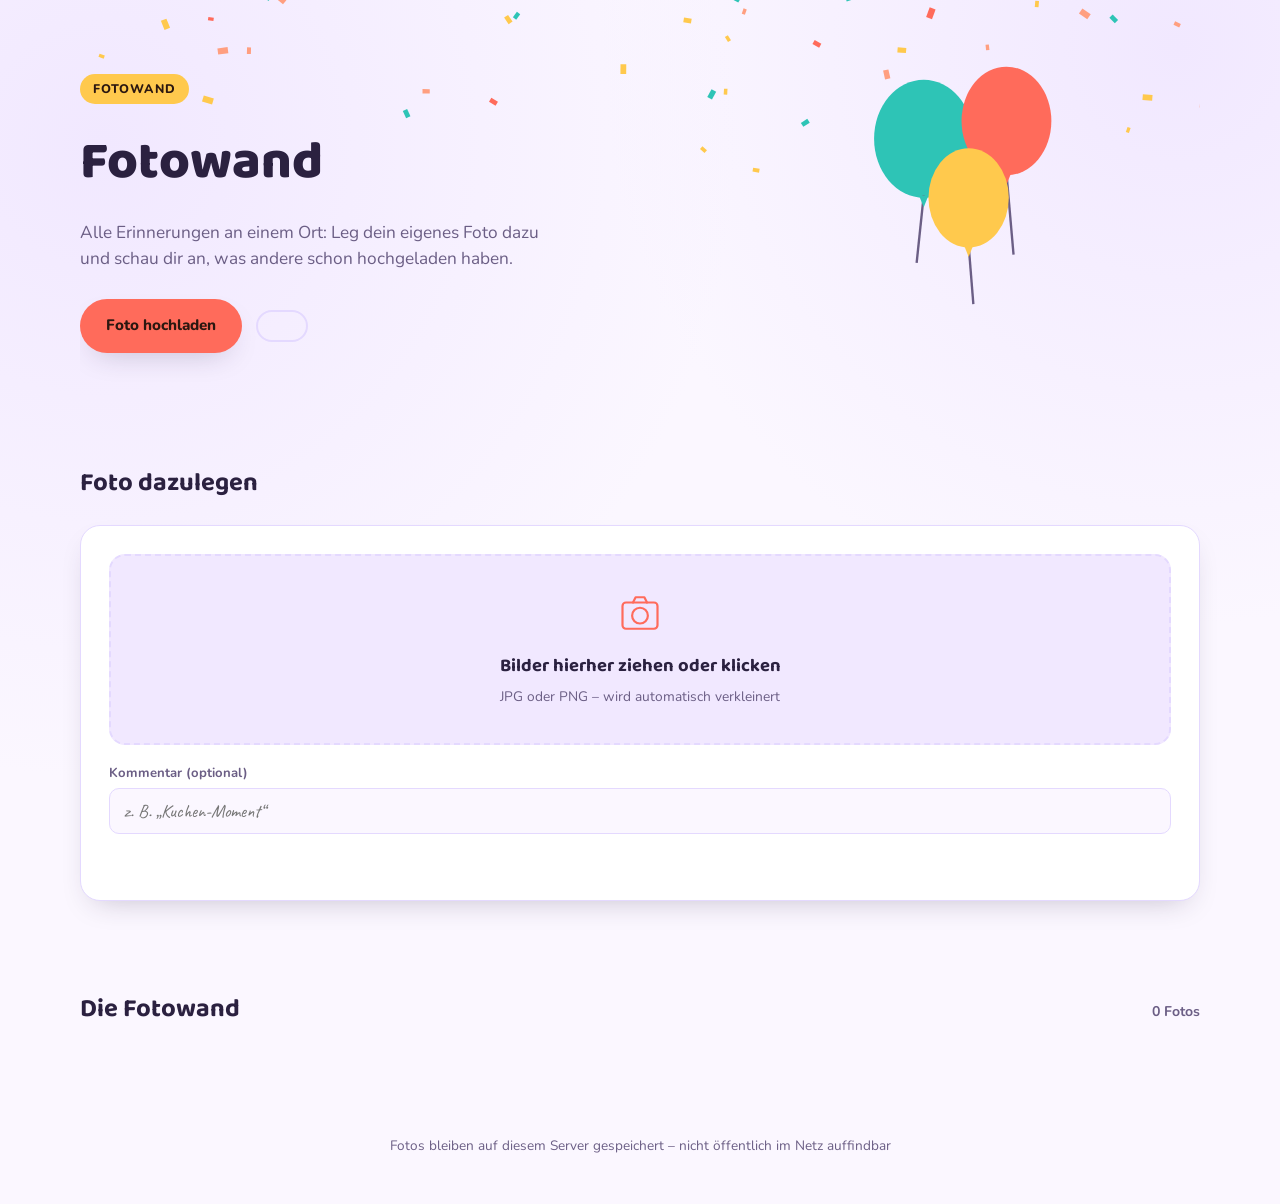
==== ha_webhost/app/gallery_template/index.html @ e31416c7 "Fotogalerie-Sites: gemeinsame Foto-Wand ohne Gaeste-Account Neuer Site-Typ, damit Gaeste ohne eigene" ====
<!doctype html>
<html lang="de">
<head>
	<meta charset="utf-8" />
	<meta name="viewport" content="width=device-width, initial-scale=1" />
	<title>Fotowand</title>
	<link rel="preconnect" href="https://fonts.googleapis.com" />
	<link rel="preconnect" href="https://fonts.gstatic.com" crossorigin />
	<link
		rel="stylesheet"
		href="https://fonts.googleapis.com/css2?family=Baloo+2:wght@600;700;800&family=Nunito:wght@400;600;700;800&family=Caveat:wght@500;600;700&display=swap"
	/>
	<link rel="stylesheet" href="style.css" />
</head>
<body>
	<div class="wrap hero" id="hero">
		<canvas id="confetti-canvas"></canvas>
		<div class="hero-inner">
			<div>
				<span class="eyebrow" id="eyebrow">Fotowand</span>
				<h1 id="hero-title">Fotowand</h1>
				<p class="lead">Alle Erinnerungen an einem Ort: Leg dein eigenes Foto dazu und schau dir an, was andere schon hochgeladen haben.</p>
				<div class="cta-row">
					<a href="#upload" class="btn btn-primary">Foto hochladen</a>
					<a href="#" id="external-link" class="btn btn-ghost" target="_blank" rel="noopener noreferrer" hidden></a>
				</div>
			</div>
			<div class="balloon-art" aria-hidden="true">
				<svg viewBox="0 0 220 260" xmlns="http://www.w3.org/2000/svg">
					<g class="balloon-2"><ellipse cx="70" cy="70" rx="42" ry="50" fill="var(--accent-2)"/><path d="M70 118 L64 175" stroke="var(--ink-soft)" stroke-width="2" fill="none"/><polygon points="66,118 74,118 70,128" fill="var(--accent-2)"/></g>
					<g class="balloon-1"><ellipse cx="140" cy="55" rx="38" ry="46" fill="var(--accent)"/><path d="M140 99 L146 168" stroke="var(--ink-soft)" stroke-width="2" fill="none"/><polygon points="136,99 144,99 140,109" fill="var(--accent)"/></g>
					<g class="balloon-3"><ellipse cx="108" cy="120" rx="34" ry="42" fill="var(--gold)"/><path d="M108 160 L112 210" stroke="var(--ink-soft)" stroke-width="2" fill="none"/><polygon points="104,160 112,160 108,170" fill="var(--gold)"/></g>
				</svg>
			</div>
		</div>
	</div>

	<div class="wrap section" id="upload">
		<div class="section-head">
			<h2>Foto dazulegen</h2>
		</div>
		<div class="upload-card">
			<div class="dropzone" id="dropzone" tabindex="0" role="button" aria-label="Fotos auswählen oder hierher ziehen">
				<svg viewBox="0 0 48 48" fill="none" xmlns="http://www.w3.org/2000/svg" aria-hidden="true">
					<rect x="4" y="12" width="40" height="30" rx="4" stroke="var(--accent)" stroke-width="2.5"/>
					<circle cx="24" cy="27" r="9" stroke="var(--accent)" stroke-width="2.5"/>
					<path d="M16 12L19 6H29L32 12" stroke="var(--accent)" stroke-width="2.5" stroke-linecap="round" stroke-linejoin="round"/>
				</svg>
				<div class="dz-title">Bilder hierher ziehen oder klicken</div>
				<div class="dz-hint">JPG oder PNG – wird automatisch verkleinert</div>
				<input type="file" id="file-input" accept="image/*" multiple hidden />
			</div>
			<div class="caption-row">
				<label>Kommentar (optional)
					<input type="text" id="caption-input" placeholder="z. B. „Kuchen-Moment“" maxlength="60" />
				</label>
			</div>
			<p class="upload-status" id="upload-status" role="status"></p>
		</div>
	</div>

	<div class="wrap section" id="gallery-section">
		<div class="section-head">
			<h2>Die Fotowand</h2>
			<span class="count"><span id="photo-count">0</span> Fotos</span>
		</div>
		<div class="gallery-grid" id="gallery-grid"></div>
		<p class="empty-state" id="empty-state" hidden>Noch keine Fotos – lade das erste hoch!</p>
	</div>

	<footer>
		Fotos bleiben auf diesem Server gespeichert – nicht öffentlich im Netz auffindbar
	</footer>

	<div class="lightbox" id="lightbox" hidden>
		<div class="lightbox-box">
			<div class="lightbox-media" id="lightbox-media"></div>
			<p id="lightbox-caption"></p>
			<button type="button" class="lightbox-close" id="lightbox-close">Schließen ✕</button>
		</div>
	</div>

	<script src="app.js"></script>
</body>
</html>
---- ha_webhost/app/gallery_template/style.css ----
:root {
	--bg: #FBF7FF;
	--bg-alt: #F1E8FF;
	--surface: #FFFFFF;
	--surface-2: #FFF9EF;
	--ink: #2B2140;
	--ink-soft: #6B5E85;
	--border: #E4D9FF;
	--accent: #FF6B5B;
	--accent-2: #2EC4B6;
	--gold: #FFC94D;
	--on-accent: #2B1710;
	--shadow: 0 12px 30px -14px rgba(43, 33, 64, 0.28);
	--shadow-lg: 0 20px 46px -18px rgba(43, 33, 64, 0.35);
}

@media (prefers-color-scheme: dark) {
	:root {
		--bg: #1B1430;
		--bg-alt: #241A3D;
		--surface: #251C3D;
		--surface-2: #2E2249;
		--ink: #F3EEFF;
		--ink-soft: #B6A9D6;
		--border: #3B2D5C;
		--accent: #FF7F70;
		--accent-2: #3DD9C9;
		--gold: #FFD873;
		--shadow: 0 16px 34px -16px rgba(0, 0, 0, 0.6);
		--shadow-lg: 0 26px 54px -20px rgba(0, 0, 0, 0.65);
	}
}

* { box-sizing: border-box; }

@media (prefers-reduced-motion: reduce) {
	*, *::before, *::after {
		animation-duration: 0.001ms !important;
		animation-iteration-count: 1 !important;
		transition-duration: 0.001ms !important;
		scroll-behavior: auto !important;
	}
}

body {
	margin: 0;
	background: var(--bg);
	background-image:
		radial-gradient(circle at 8% 12%, var(--bg-alt) 0, transparent 40%),
		radial-gradient(circle at 92% 4%, var(--bg-alt) 0, transparent 35%);
	color: var(--ink);
	font-family: "Nunito", -apple-system, BlinkMacSystemFont, "Segoe UI", sans-serif;
	line-height: 1.55;
}

a { color: inherit; }

h1, h2 {
	font-family: "Baloo 2", "Nunito", sans-serif;
	text-wrap: balance;
	margin: 0;
}

:focus-visible {
	outline: 3px solid var(--accent-2);
	outline-offset: 3px;
	border-radius: 4px;
}

.wrap {
	max-width: 1120px;
	margin: 0 auto;
	padding: 0 1.75rem;
}

/* ---------- Hero ---------- */

.hero {
	position: relative;
	overflow: hidden;
	padding: 3.5rem 0 3rem;
}

#confetti-canvas {
	position: absolute;
	inset: 0;
	width: 100%;
	height: 100%;
	pointer-events: none;
	z-index: 1;
}

.hero-inner {
	position: relative;
	z-index: 2;
	display: grid;
	grid-template-columns: minmax(0, 1.15fr) minmax(220px, 0.85fr);
	gap: 2.5rem;
	align-items: center;
}

.eyebrow {
	display: inline-flex;
	align-items: center;
	gap: 0.4rem;
	font-family: "Nunito", sans-serif;
	font-weight: 800;
	font-size: 0.78rem;
	letter-spacing: 0.09em;
	text-transform: uppercase;
	color: var(--on-accent);
	background: var(--gold);
	padding: 0.35rem 0.8rem;
	border-radius: 999px;
	margin-bottom: 1.1rem;
}

.hero h1 {
	font-size: clamp(2.2rem, 4.6vw, 3.3rem);
	font-weight: 800;
	color: var(--ink);
}

.hero p.lead {
	margin: 1rem 0 1.6rem;
	font-size: 1.08rem;
	color: var(--ink-soft);
	max-width: 46ch;
}

.cta-row {
	display: flex;
	flex-wrap: wrap;
	gap: 0.85rem;
	align-items: center;
}

.btn {
	font-family: "Nunito", sans-serif;
	font-weight: 800;
	font-size: 0.95rem;
	padding: 0.85rem 1.5rem;
	border-radius: 999px;
	border: 2px solid transparent;
	cursor: pointer;
	text-decoration: none;
	display: inline-flex;
	align-items: center;
	gap: 0.5rem;
	transition: transform 0.18s ease, box-shadow 0.18s ease, background 0.18s ease;
}

.btn-primary {
	background: var(--accent);
	color: var(--on-accent);
	box-shadow: var(--shadow);
}
.btn-primary:hover { transform: translateY(-2px); box-shadow: var(--shadow-lg); }

.btn-ghost {
	background: transparent;
	border-color: var(--border);
	color: var(--ink);
}
.btn-ghost:hover { background: var(--surface); border-color: var(--accent-2); }

.balloon-art { justify-self: center; }
.balloon-art svg { width: 100%; max-width: 260px; height: auto; }
.balloon-1 { animation: float-a 5.5s ease-in-out infinite; transform-origin: center; }
.balloon-2 { animation: float-b 4.6s ease-in-out infinite; transform-origin: center; }
.balloon-3 { animation: float-a 6.2s ease-in-out infinite 0.4s; transform-origin: center; }
@keyframes float-a { 0%, 100% { transform: translateY(0); } 50% { transform: translateY(-10px); } }
@keyframes float-b { 0%, 100% { transform: translateY(0); } 50% { transform: translateY(-16px); } }

/* ---------- Sections / Upload ---------- */

.section { padding: 2.75rem 0; }

.section-head {
	display: flex;
	align-items: baseline;
	justify-content: space-between;
	gap: 1rem;
	flex-wrap: wrap;
	margin-bottom: 1.4rem;
}

.section-head h2 { font-size: 1.6rem; font-weight: 700; }

.section-head .count {
	font-family: "Nunito", sans-serif;
	font-weight: 700;
	font-size: 0.88rem;
	color: var(--ink-soft);
	font-variant-numeric: tabular-nums;
}

.upload-card {
	background: var(--surface);
	border: 1px solid var(--border);
	border-radius: 20px;
	padding: 1.75rem;
	box-shadow: var(--shadow);
	display: grid;
	gap: 1.1rem;
}

.dropzone {
	border: 2px dashed var(--border);
	border-radius: 16px;
	padding: 2.25rem 1.5rem;
	text-align: center;
	background: var(--bg-alt);
	cursor: pointer;
	transition: border-color 0.2s ease, background 0.2s ease, transform 0.2s ease;
}
.dropzone:hover { border-color: var(--accent-2); }
.dropzone.dragging {
	border-color: var(--accent);
	background: var(--surface-2);
	transform: scale(1.01);
}

.dropzone svg { width: 42px; height: 42px; margin-bottom: 0.6rem; }
.dropzone .dz-title { font-family: "Baloo 2", sans-serif; font-weight: 700; font-size: 1.15rem; }
.dropzone .dz-hint { font-size: 0.86rem; color: var(--ink-soft); margin-top: 0.35rem; }

.caption-row { display: flex; gap: 0.75rem; flex-wrap: wrap; }
.caption-row label {
	flex: 1 1 260px;
	display: flex;
	flex-direction: column;
	gap: 0.35rem;
	font-size: 0.82rem;
	color: var(--ink-soft);
	font-weight: 700;
}
.caption-row input[type="text"] {
	font-family: "Caveat", cursive;
	font-size: 1.15rem;
	padding: 0.6rem 0.9rem;
	border-radius: 10px;
	border: 1px solid var(--border);
	background: var(--bg);
	color: var(--ink);
}
.caption-row input[type="text"]:focus {
	outline: none;
	border-color: var(--accent-2);
	box-shadow: 0 0 0 3px rgba(46, 196, 182, 0.25);
}

.upload-status {
	margin: 0;
	min-height: 1.3rem;
	font-size: 0.86rem;
	color: var(--ink-soft);
}
.upload-status.error { color: var(--accent); font-weight: 700; }

/* ---------- Gallery ---------- */

.gallery-grid {
	display: grid;
	grid-template-columns: repeat(auto-fill, minmax(210px, 1fr));
	gap: 2.4rem 1.8rem;
}

.empty-state {
	text-align: center;
	color: var(--ink-soft);
	font-family: "Caveat", cursive;
	font-size: 1.4rem;
	padding: 2rem 0;
}

.photo-card {
	margin: 0;
	background: var(--surface-2);
	padding: 0.7rem 0.7rem 0.5rem;
	border-radius: 3px;
	box-shadow: var(--shadow);
	position: relative;
	transform: rotate(var(--rot, 0deg));
	transition: transform 0.25s ease, box-shadow 0.25s ease;
	cursor: pointer;
}
.photo-card:hover, .photo-card:focus-within {
	transform: rotate(0deg) translateY(-6px) scale(1.035);
	box-shadow: var(--shadow-lg);
	z-index: 3;
}

.photo-card::before {
	content: "";
	position: absolute;
	top: -10px;
	left: 50%;
	width: 58px;
	height: 20px;
	background: rgba(255, 201, 77, 0.78);
	transform: translateX(-50%) rotate(-3deg);
	border-radius: 2px;
	box-shadow: 0 2px 4px rgba(0, 0, 0, 0.15);
}

.photo-frame {
	aspect-ratio: 1 / 1;
	overflow: hidden;
	border-radius: 2px;
	background: var(--bg-alt);
}
.photo-frame img { width: 100%; height: 100%; object-fit: cover; display: block; }

.photo-card figcaption {
	display: flex;
	align-items: baseline;
	justify-content: space-between;
	gap: 0.5rem;
	margin-top: 0.55rem;
	padding: 0 0.15rem;
}

.cap-text {
	font-family: "Caveat", cursive;
	font-size: 1.2rem;
	color: var(--ink);
	white-space: nowrap;
	overflow: hidden;
	text-overflow: ellipsis;
}

/* ---------- Google-/Extern-Karte ---------- */

.gp-card {
	display: grid;
	grid-template-columns: auto minmax(0, 1fr) auto;
	align-items: center;
	gap: 1.5rem;
	background: var(--surface);
	border: 1px solid var(--border);
	border-radius: 20px;
	padding: 1.5rem 1.75rem;
	box-shadow: var(--shadow);
	margin-top: 1.5rem;
}
.gp-card svg { width: 48px; height: 48px; flex: none; }
.gp-card p { margin: 0; color: var(--ink-soft); font-size: 0.92rem; }

@media (max-width: 620px) {
	.gp-card { grid-template-columns: 1fr; text-align: center; }
}

footer {
	padding: 2.5rem 0 3rem;
	text-align: center;
	color: var(--ink-soft);
	font-size: 0.85rem;
}

/* ---------- Lightbox ---------- */

.lightbox {
	position: fixed;
	inset: 0;
	background: rgba(15, 10, 24, 0.72);
	display: flex;
	align-items: center;
	justify-content: center;
	padding: 2rem;
	z-index: 50;
	opacity: 0;
	transition: opacity 0.2s ease;
}
.lightbox.open { opacity: 1; }
.lightbox[hidden] { display: none; }

.lightbox-box {
	background: var(--surface-2);
	padding: 1rem 1rem 0.85rem;
	border-radius: 6px;
	max-width: min(88vw, 520px);
	box-shadow: var(--shadow-lg);
	transform: scale(0.94);
	transition: transform 0.2s ease;
}
.lightbox.open .lightbox-box { transform: scale(1); }

.lightbox-media {
	width: 100%;
	max-height: 62vh;
	border-radius: 3px;
	overflow: hidden;
	background: var(--bg-alt);
}
.lightbox-media img { width: 100%; height: 100%; object-fit: contain; display: block; }

#lightbox-caption {
	font-family: "Caveat", cursive;
	font-size: 1.3rem;
	margin-top: 0.6rem;
	text-align: center;
}

.lightbox-close {
	display: block;
	margin: 0.7rem auto 0;
	background: none;
	border: none;
	color: var(--ink-soft);
	font-family: "Nunito", sans-serif;
	font-weight: 700;
	font-size: 0.85rem;
	cursor: pointer;
}
.lightbox-close:hover { color: var(--accent); }
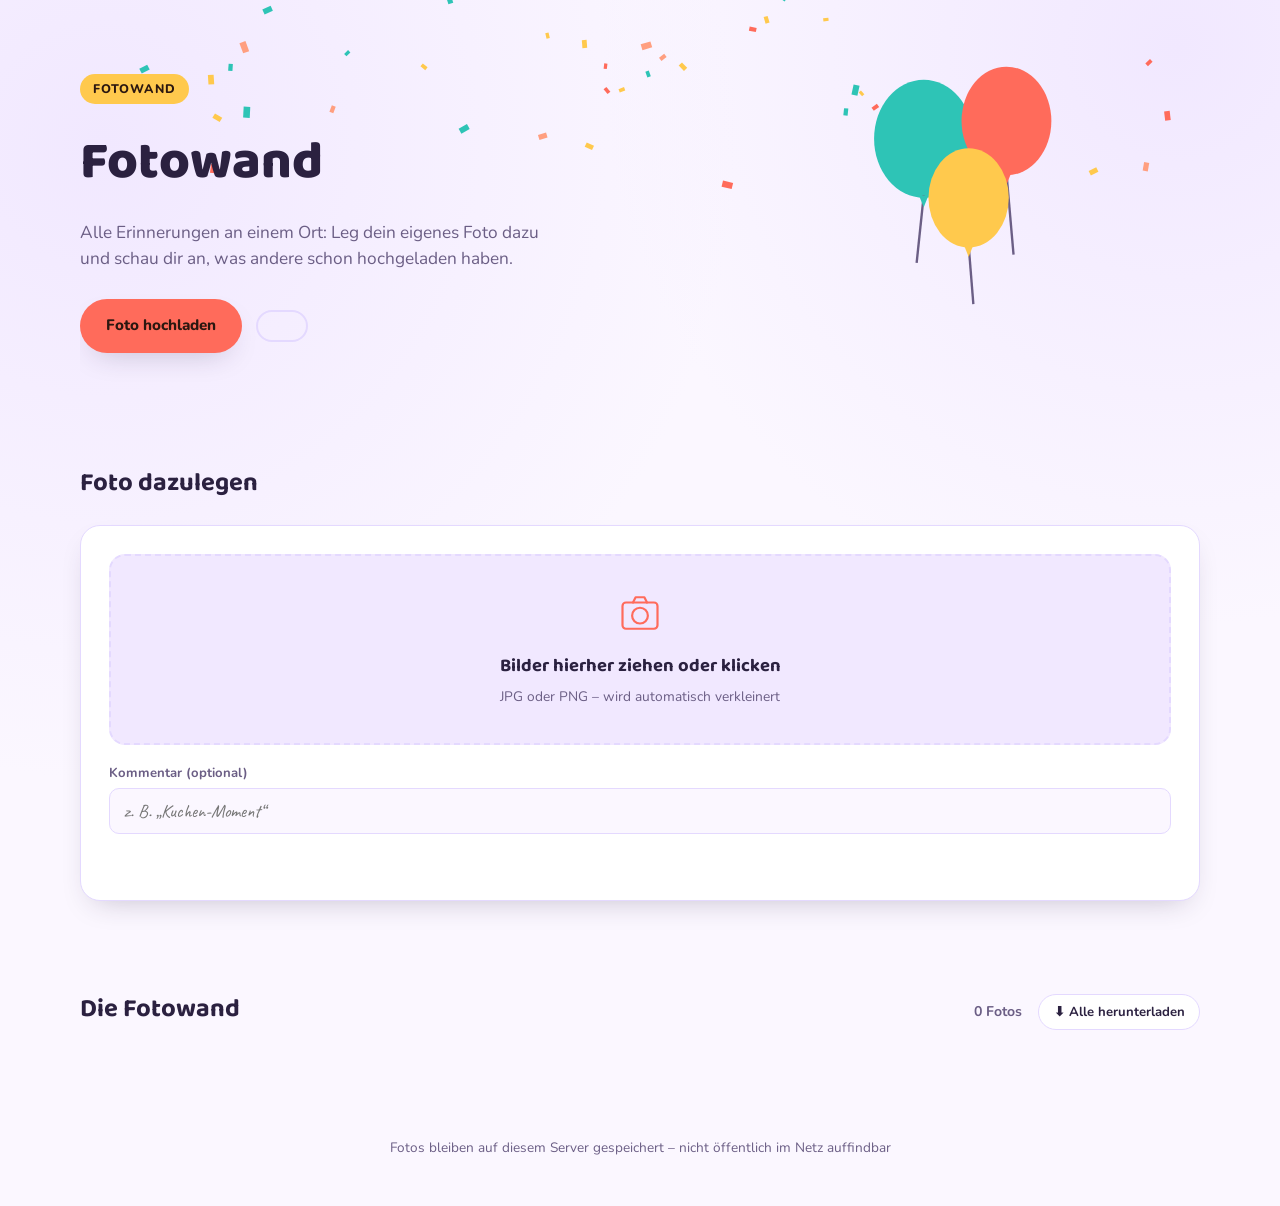
==== commit 7732b840: "Fotogalerie: groessere Lightbox mit Pfeiltasten-Navigation, ZIP-Download Auf Wunsch nach dem Live-Te" ====
--- a/ha_webhost/app/gallery_template/index.html
+++ b/ha_webhost/app/gallery_template/index.html
@@ -62,7 +62,10 @@
 	<div class="wrap section" id="gallery-section">
 		<div class="section-head">
 			<h2>Die Fotowand</h2>
-			<span class="count"><span id="photo-count">0</span> Fotos</span>
+			<div class="section-head-right">
+				<span class="count"><span id="photo-count">0</span> Fotos</span>
+				<a href="api/download" class="btn-download" id="download-all">⬇ Alle herunterladen</a>
+			</div>
 		</div>
 		<div class="gallery-grid" id="gallery-grid"></div>
 		<p class="empty-state" id="empty-state" hidden>Noch keine Fotos – lade das erste hoch!</p>
@@ -73,11 +76,13 @@
 	</footer>
 
 	<div class="lightbox" id="lightbox" hidden>
+		<button type="button" class="lightbox-nav lightbox-prev" id="lightbox-prev" aria-label="Vorheriges Foto">‹</button>
 		<div class="lightbox-box">
 			<div class="lightbox-media" id="lightbox-media"></div>
 			<p id="lightbox-caption"></p>
 			<button type="button" class="lightbox-close" id="lightbox-close">Schließen ✕</button>
 		</div>
+		<button type="button" class="lightbox-nav lightbox-next" id="lightbox-next" aria-label="Nächstes Foto">›</button>
 	</div>
 
 	<script src="app.js"></script>
--- a/ha_webhost/app/gallery_template/style.css
+++ b/ha_webhost/app/gallery_template/style.css
@@ -187,6 +187,13 @@
 
 .section-head h2 { font-size: 1.6rem; font-weight: 700; }
 
+.section-head-right {
+	display: flex;
+	align-items: center;
+	gap: 1rem;
+	flex-wrap: wrap;
+}
+
 .section-head .count {
 	font-family: "Nunito", sans-serif;
 	font-weight: 700;
@@ -194,6 +201,20 @@
 	color: var(--ink-soft);
 	font-variant-numeric: tabular-nums;
 }
+
+.btn-download {
+	font-family: "Nunito", sans-serif;
+	font-weight: 700;
+	font-size: 0.82rem;
+	color: var(--ink);
+	background: var(--surface);
+	border: 1px solid var(--border);
+	padding: 0.45rem 0.9rem;
+	border-radius: 999px;
+	text-decoration: none;
+	transition: border-color 0.18s ease, background 0.18s ease;
+}
+.btn-download:hover { border-color: var(--accent-2); background: var(--bg-alt); }
 
 .upload-card {
 	background: var(--surface);
@@ -377,9 +398,9 @@
 
 .lightbox-box {
 	background: var(--surface-2);
-	padding: 1rem 1rem 0.85rem;
+	padding: 1.1rem 1.1rem 0.9rem;
 	border-radius: 6px;
-	max-width: min(88vw, 520px);
+	max-width: min(94vw, 1000px);
 	box-shadow: var(--shadow-lg);
 	transform: scale(0.94);
 	transition: transform 0.2s ease;
@@ -388,12 +409,43 @@
 
 .lightbox-media {
 	width: 100%;
-	max-height: 62vh;
+	max-height: 80vh;
 	border-radius: 3px;
 	overflow: hidden;
 	background: var(--bg-alt);
-}
-.lightbox-media img { width: 100%; height: 100%; object-fit: contain; display: block; }
+	display: flex;
+	align-items: center;
+	justify-content: center;
+}
+.lightbox-media img { max-width: 100%; max-height: 80vh; width: auto; height: auto; object-fit: contain; display: block; }
+
+.lightbox-nav {
+	position: fixed;
+	top: 50%;
+	transform: translateY(-50%);
+	width: 52px;
+	height: 52px;
+	border-radius: 50%;
+	border: none;
+	background: rgba(20, 14, 30, 0.55);
+	color: #fff;
+	font-size: 1.8rem;
+	line-height: 1;
+	cursor: pointer;
+	z-index: 51;
+	display: flex;
+	align-items: center;
+	justify-content: center;
+	transition: background 0.18s ease, transform 0.18s ease;
+}
+.lightbox-nav:hover { background: var(--accent); color: var(--on-accent); }
+.lightbox-prev { left: 1rem; }
+.lightbox-next { right: 1rem; }
+@media (max-width: 640px) {
+	.lightbox-nav { width: 44px; height: 44px; font-size: 1.5rem; }
+	.lightbox-prev { left: 0.4rem; }
+	.lightbox-next { right: 0.4rem; }
+}
 
 #lightbox-caption {
 	font-family: "Caveat", cursive;
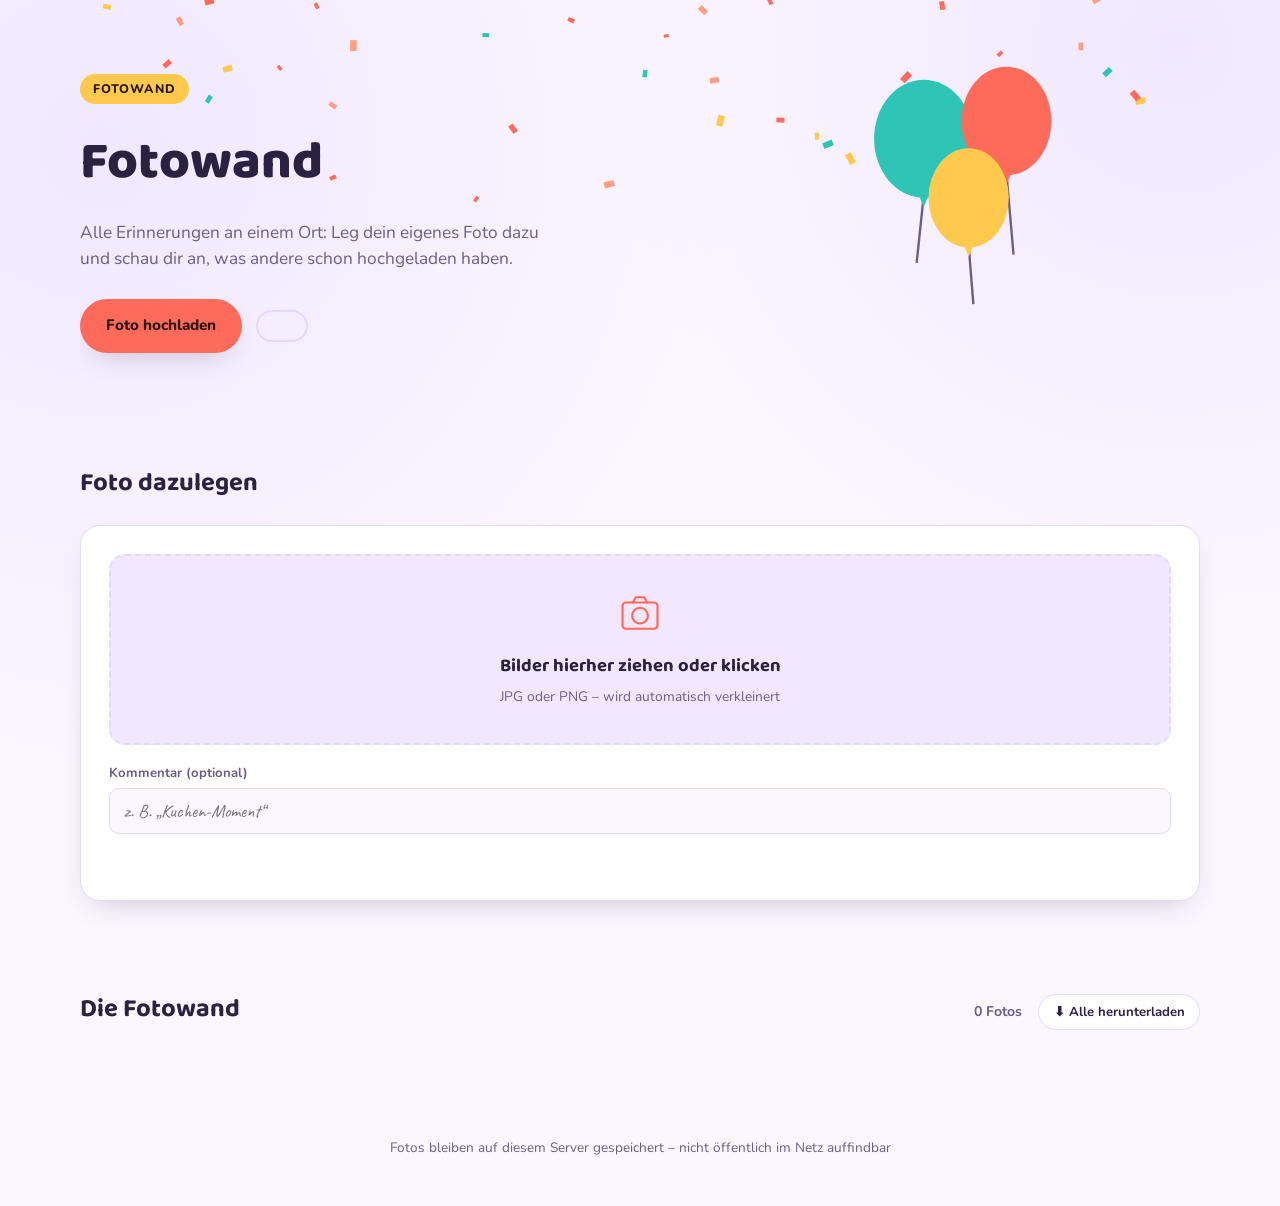
==== commit 62e3cd65: "Fotogalerie: Einzel-Download pro Foto, lesbare Dateigroessen im Datei-Manager Download-Knopf unter j" ====
--- a/ha_webhost/app/gallery_template/index.html
+++ b/ha_webhost/app/gallery_template/index.html
@@ -80,7 +80,10 @@
 		<div class="lightbox-box">
 			<div class="lightbox-media" id="lightbox-media"></div>
 			<p id="lightbox-caption"></p>
-			<button type="button" class="lightbox-close" id="lightbox-close">Schließen ✕</button>
+			<div class="lightbox-actions">
+				<a class="lightbox-download" id="lightbox-download" href="#" download>⬇ Herunterladen</a>
+				<button type="button" class="lightbox-close" id="lightbox-close">Schließen ✕</button>
+			</div>
 		</div>
 		<button type="button" class="lightbox-nav lightbox-next" id="lightbox-next" aria-label="Nächstes Foto">›</button>
 	</div>
--- a/ha_webhost/app/gallery_template/style.css
+++ b/ha_webhost/app/gallery_template/style.css
@@ -351,6 +351,18 @@
 	text-overflow: ellipsis;
 }
 
+.card-download {
+	display: block;
+	margin-top: 0.3rem;
+	padding: 0 0.15rem;
+	font-family: "Nunito", sans-serif;
+	font-weight: 700;
+	font-size: 0.72rem;
+	color: var(--accent-2);
+	text-decoration: none;
+}
+.card-download:hover { color: var(--accent); text-decoration: underline; }
+
 /* ---------- Google-/Extern-Karte ---------- */
 
 .gp-card {
@@ -454,15 +466,33 @@
 	text-align: center;
 }
 
-.lightbox-close {
-	display: block;
-	margin: 0.7rem auto 0;
+.lightbox-actions {
+	display: flex;
+	align-items: center;
+	justify-content: center;
+	gap: 1.2rem;
+	margin-top: 0.7rem;
+}
+
+.lightbox-download {
 	background: none;
 	border: none;
-	color: var(--ink-soft);
+	color: var(--accent-2);
 	font-family: "Nunito", sans-serif;
 	font-weight: 700;
 	font-size: 0.85rem;
+	text-decoration: none;
+	cursor: pointer;
+}
+.lightbox-download:hover { color: var(--accent); }
+
+.lightbox-close {
+	background: none;
+	border: none;
+	color: var(--ink-soft);
+	font-family: "Nunito", sans-serif;
+	font-weight: 700;
+	font-size: 0.85rem;
 	cursor: pointer;
 }
 .lightbox-close:hover { color: var(--accent); }
